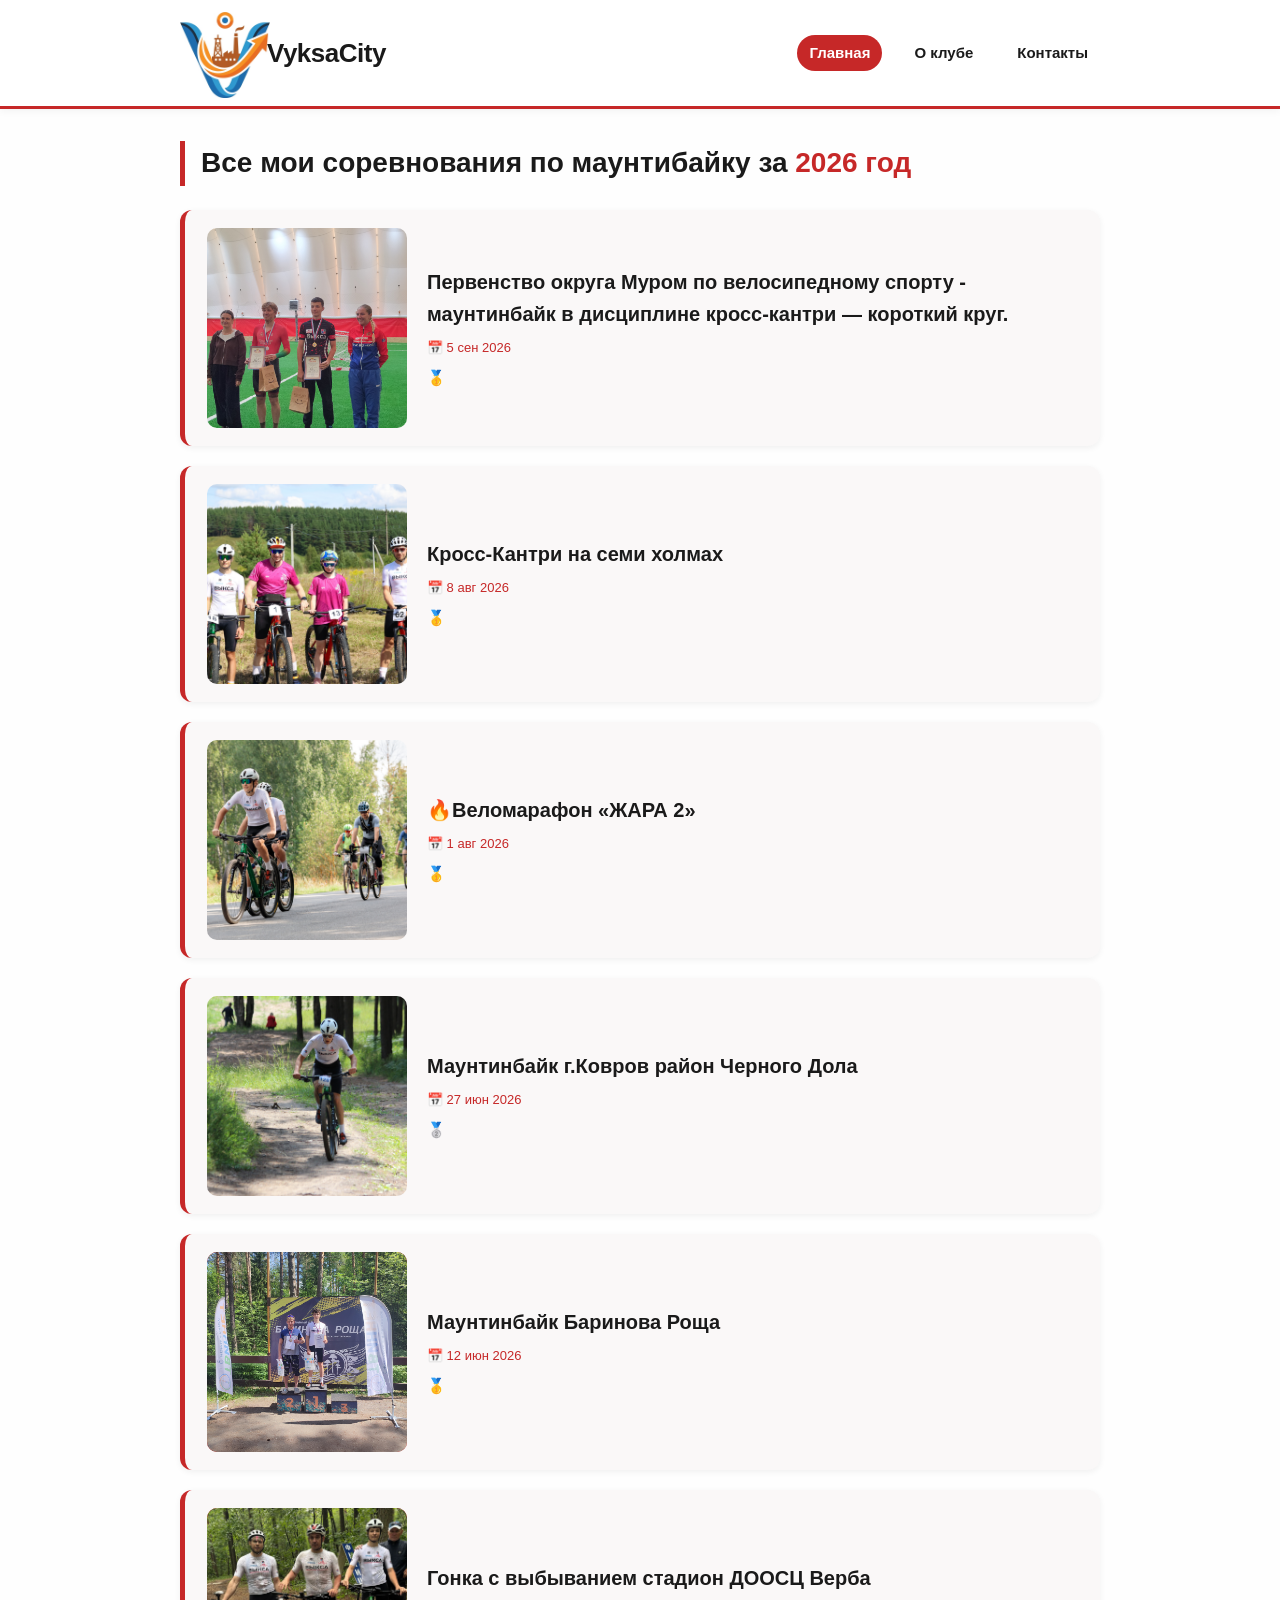
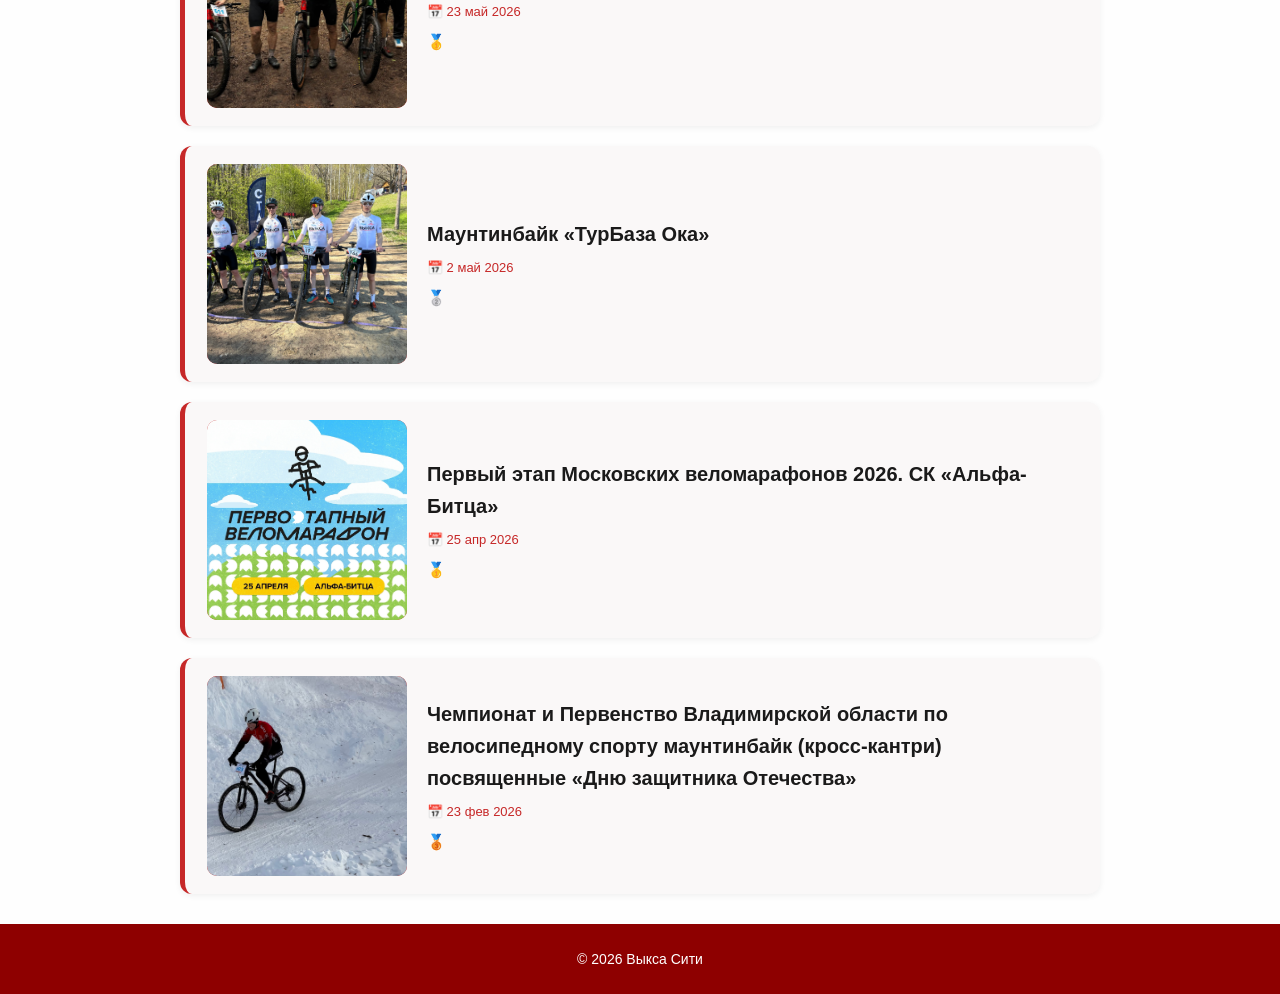
==== index.html @ 5c7ac1b8 "Update index.html" ====
<!DOCTYPE html>
<html lang="ru">
<head>
    <meta charset="UTF-8" />
    <meta name="viewport" content="width=device-width, initial-scale=1.0" />
    <title>VyksaCity</title>
<link rel="icon" type="image/png" href="favicon.png" />
    <link rel="stylesheet" href="style.css" />
</head>
<body>

    <!-- ====== ШАПКА С МЕНЮ ====== -->
    <header>
        <div class="container header-flex">
            <div class="logo">
                <h1><img src="images/logo.png" alt="VyksaCity" class="logo-img" />VyksaCity</h1>
                <span class="slogan"> </span>
            </div>
            <nav>
                <a href="index.html" class="active">Главная</a>
                <a href="#about" onclick="alert('Сайт был создан осенью 2026 года.')">О клубе</a>
                <a href="#contacts" onclick="alert('Эл. почта vyksacity52@mail.ru')">Контакты</a>
            </nav>
        </div>
    </header>

    <!-- ====== ГЛАВНЫЙ БЛОК ====== -->
    <main>
        <div class="container">
            <h2 class="page-title">Все мои соревнования по маунтибайку за <span class="year-badge">2026 год</span></h2>

            <!-- Список постов — будет заполнен из JavaScript -->
            <div id="posts-list"></div>
        </div>
    </main>

    <!-- ====== ПОДВАЛ ====== -->
    <footer>
        <div class="container">
            <p>© 2026 Выкса Сити</p>
        </div>
    </footer>

    <!-- ====== ПОДКЛЮЧАЕМ JS ====== -->
    <script src="script.js"></script>
</body>
</html>
---- style.css ----
/* ===== ОБЩИЕ НАСТРОЙКИ ===== */
* {
    margin: 0;
    padding: 0;
    box-sizing: border-box;
}

body {
    font-family: 'Segoe UI', Tahoma, Geneva, Verdana, sans-serif;
    background:  #fefefe;
    color:  #1a1a1a;
    line-height: 1.6;
}

.container {
    max-width: 960px;
    margin: 0 auto;
    padding: 0 20px;
}

/* ===== ШАПКА ===== */
header {
    background: #ffffff;
    border-bottom: 3px solid  #c62828;
    padding: 0px 0;
    box-shadow: 0 2px 8px rgba(0,0,0,0.05);
    position: sticky;
    top: 0;
    z-index: 100;
}

.header-flex {
    display: flex;
    justify-content: space-between;
    align-items: center;
    flex-wrap: wrap;
    gap: 12px;
}

.logo h1 {
    font-size: 26px;
    color: #1a1a1a;
    letter-spacing: -0.5px;
}

.slogan {
    font-size: 14px;
    color: #1a1a1a;
    display: block;
    margin-top: -4px;
}

/* ===== МЕНЮ ===== */
nav {
    display: flex;
    gap: 20px;
    flex-wrap: wrap;
}

nav a {
    text-decoration: none;
    color: #1a1a1a;
    font-weight: 600;
    padding: 6px 12px;
    border-radius: 20px;
    transition: 0.3s;
    font-size: 15px;
}

nav a:hover {
    background: #c62828;
    color: #fff;
}

nav a.active {
    background: #c62828;
    color: #fff;
}

/* ===== ГЛАВНАЯ СТРАНИЦА ===== */
.page-title {
    font-size: 28px;
    margin: 32px 0 24px;
    color: #1a1a1a;
    border-left: 5px solid #c62828;
    padding-left: 16px;
}

/* ----- КАРТОЧКИ ПОСТОВ (компактный список) ----- */
#posts-list {
    display: flex;
    flex-direction: column;
    gap: 20px;
}

.post-card {
    background: #faf8f8;
    border-radius: 12px;
    padding: 18px 22px;
    box-shadow: 0 2px 6px rgba(0,0,0,0.06);
    border-left: 5px solid #c62828;
    display: flex;
    align-items: center;
    gap: 20px;
    transition: 0.25s;
    cursor: pointer;
}

.post-card:hover {
    transform: translateX(6px);
    box-shadow: 0 4px 14px rgba(46, 125, 50, 0.15);
}

.post-card .preview-img {
    width: 200px;
    height: 200px;
    object-fit: cover;
    border-radius: 10px;
    flex-shrink: 0;
    background: #c62828; 

}

.post-card .info {
    flex: 1;
}

.post-card .info h3 {
    font-size: 20px;
    color: #1a1a1a;
    margin-bottom: 4px;
}

.post-card .info .date {
    font-size: 13px;
    color: #c62828;
    font-weight: 500;
}

.post-card .info .preview-text {
    margin-top: 6px;
    color: #c62828;
    font-size: 15px;
}

/* ===== СТРАНИЦА ОТДЕЛЬНОГО ПОСТА ===== */
#post-content {
    background: #fff;
    border-radius: 16px;
    padding: 32px 36px;
    margin: 30px 0 50px;
    box-shadow: 0 2px 10px rgba(0,0,0,0.06);
}

#post-content h1 {
    font-size: 30px;
    color: #1a1a1a;
    border-bottom: 2px solid  #c62828;
    padding-bottom: 12px;
    margin-bottom: 8px;
}

#post-content .meta-date {
    color: #1a1a1a;
    font-weight: 500;
    font-size: 15px;
    margin-bottom: 20px;
    display: block;
}

#post-content .full-text {
    font-size: 17px;
    margin: 20px 0 30px;
    white-space: pre-wrap;
    background: #faf8f8;
    padding: 18px 22px;
    border-radius: 12px;
    border-left: 4px solid #c62828;
}

/* ----- ГАЛЕРЕЯ ФОТО ----- */
.gallery {
    display: grid;
    grid-template-columns: repeat(auto-fit, minmax(200px, 1fr));
    gap: 16px;
    margin-top: 10px;
}

.gallery img {
    width: 100%;
    aspect-ratio: 1 / 1;
    object-fit: cover;
    border-radius: 12px;
    cursor: pointer;
    transition: 0.25s;
    border: 2px solid #c62828;
}

.gallery img:hover {
    transform: scale(1.02);
    border-color: #c62828;
    box-shadow: 0 4px 16px rgba(46,125,50,0.25);
}

/* ===== ЛАЙТБОКС (увеличенное фото) ===== */
.lightbox {
    display: none;
    position: fixed;
    top: 0;
    left: 0;
    width: 100%;
    height: 100%;
    background: rgba(0,0,0,0.85);
    align-items: center;
    justify-content: center;
    z-index: 999;
}

.lightbox img {
    max-width: 92%;
    max-height: 90%;
    border-radius: 12px;
    box-shadow: 0 8px 40px rgba(0,0,0,0.5);
}

.lightbox.show {
    display: flex;
}

.lightbox .close-btn {
    position: absolute;
    top: 24px;
    right: 34px;
    font-size: 44px;
    color: #fff;
    cursor: pointer;
    font-weight: 300;
    transition: 0.2s;
    background: none;
    border: none;
    line-height: 1;
}

.lightbox .close-btn:hover {
    transform: scale(1.15);
    color: #c62828;
}

/* ===== ПОДВАЛ ===== */
footer {
    background:#8e0000;
    color:  #ffffff;
    padding: 24px 0;
    text-align: center;
    font-size: 14px;
    margin-top: 30px;
}

/* ===== АДАПТИВНОСТЬ ===== */
@media (max-width: 700px) {
    .header-flex {
        flex-direction: column;
        align-items: stretch;
        gap: 10px;
    }

    nav {
        justify-content: center;
    }

    .post-card {
        flex-direction: column;
        align-items: flex-start;
        padding: 16px;
    }

    .post-card .preview-img {
        width: 100%;
        height: 180px;
    }

    #post-content {
        padding: 20px 16px;
    }

    .gallery {
        grid-template-columns: repeat(2, 1fr);
    }

    .logo h1 {
        font-size: 22px;
    }
}

@media (max-width: 440px) {
    .gallery {
        grid-template-columns: 1fr;
    }
}
/* ===== ВИДЕО ===== */
.video-list {
    display: flex;
    flex-direction: column;
    gap: 20px;
    margin-top: 10px;
}

.post-video {
    width: 100%;
    max-height: 500px;
    border-radius: 12px;
    background: #000;
    box-shadow: 0 4px 12px rgba(0,0,0,0.15);
    outline: none;
}

@media (max-width: 700px) {
    .post-video {
        max-height: 300px;
    }
}

/* ===== КРАСНАЯ ПЛАШКА ДЛЯ ГОДА ===== */
.year-badge {
        color: #c62828;              /* белый текст */
  font-weight: 800;            /* жирный */
    
}

/* ===== ЛОГОТИП ===== */
.logo-img {
    width: 90px;              /* ширина картинки */
    height: 110px;             /* высота картинки */
    object-fit: contain;      /* не растягивать */
    vertical-align: middle;   /* выровнять по центру строки */
    margin-right: -3px;        /* отступ от текста */
    border-radius: 8px;       /* закруглённые углы (по желанию) */
}
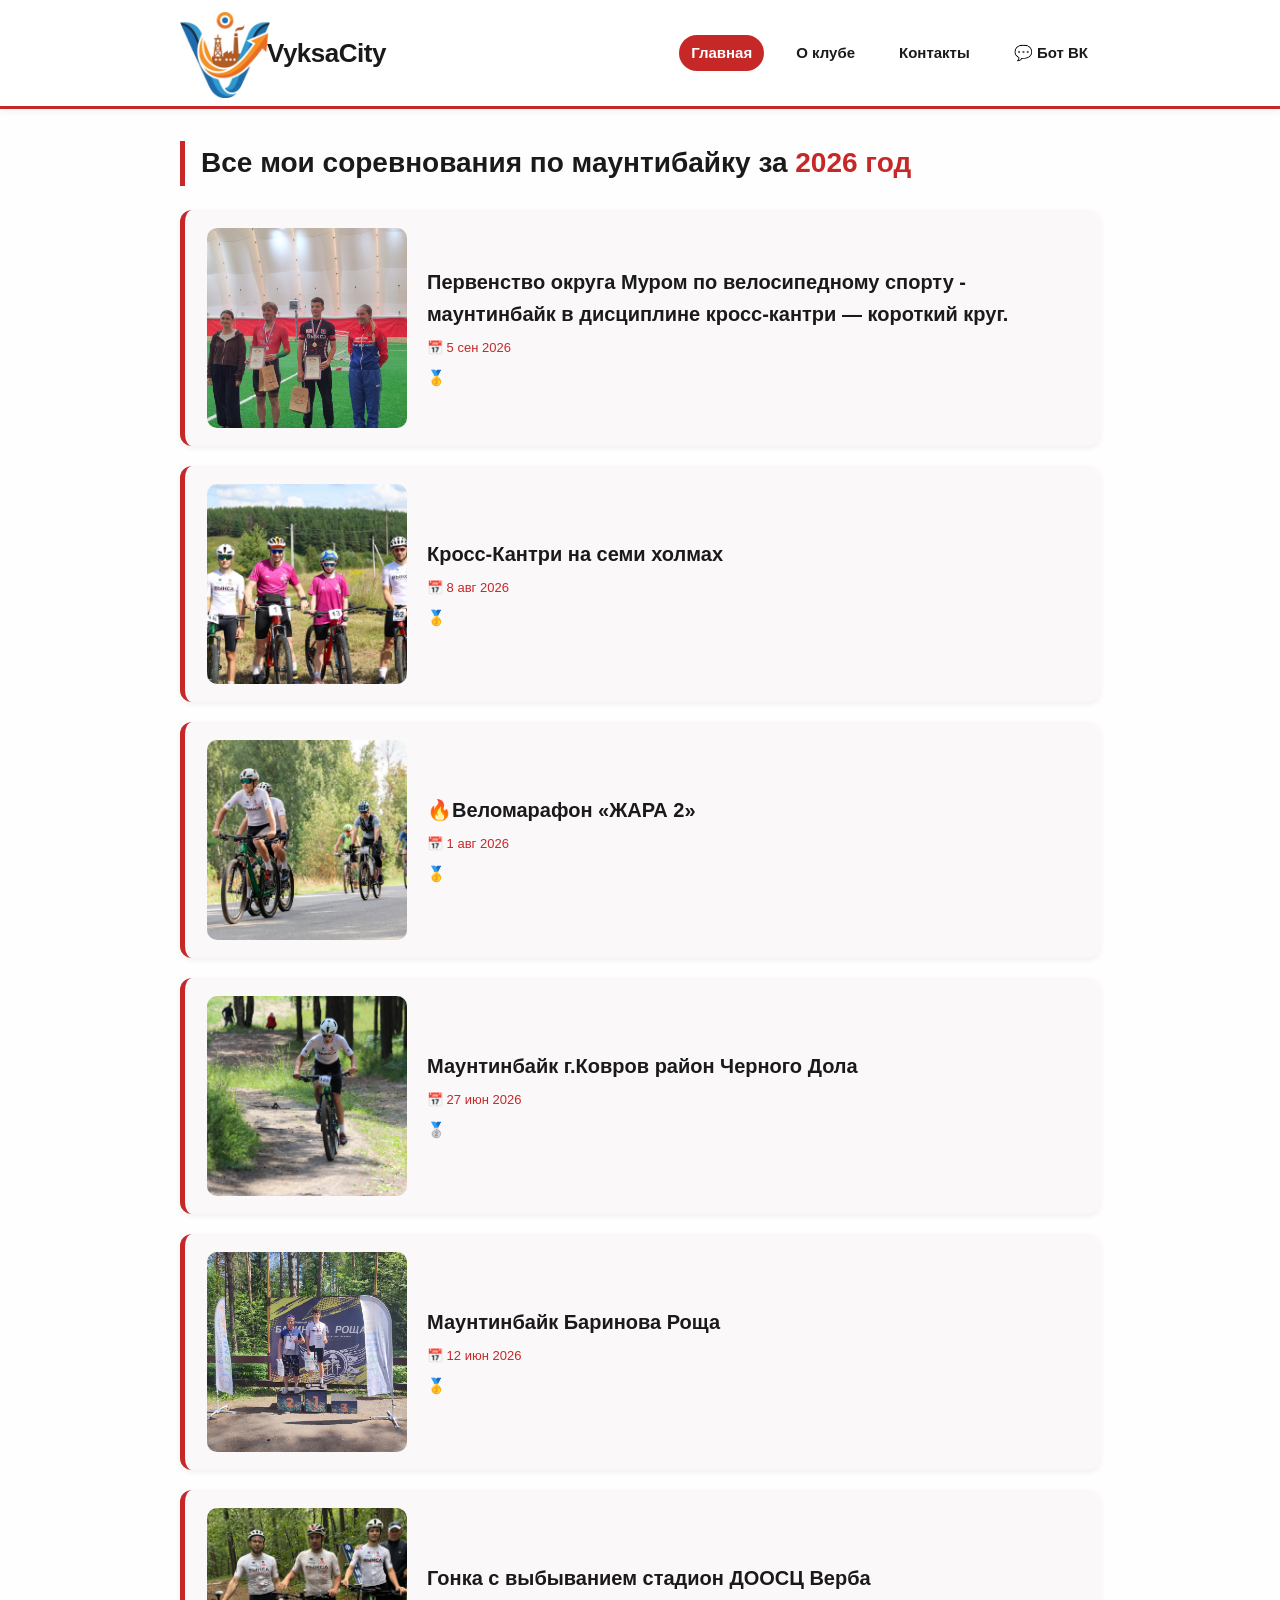
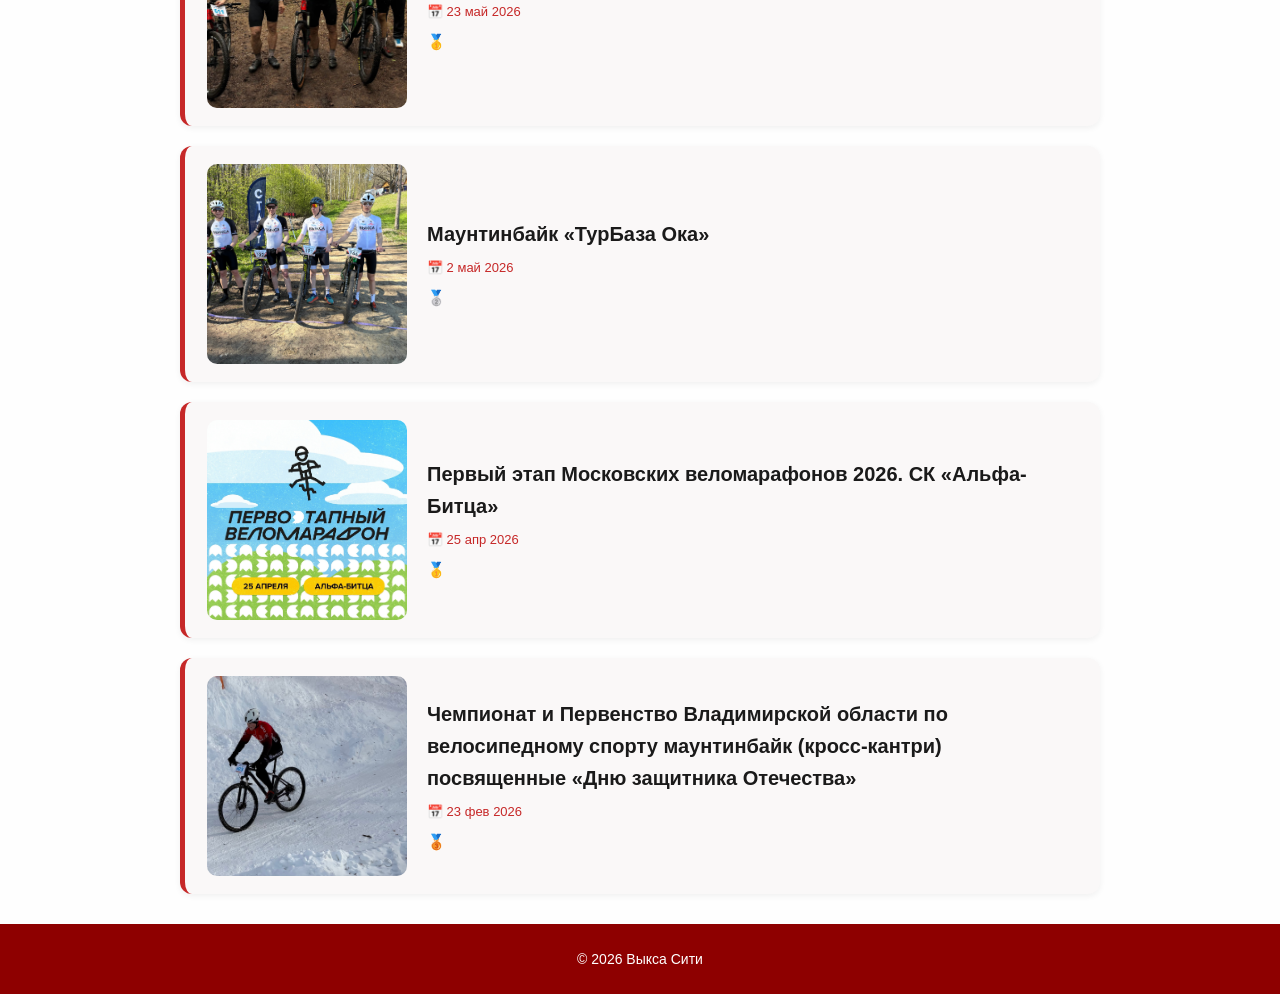
==== commit 8fe02d1a: "Update index.html" ====
--- a/index.html
+++ b/index.html
@@ -19,7 +19,8 @@
             <nav>
                 <a href="index.html" class="active">Главная</a>
                 <a href="#about" onclick="alert('Сайт был создан осенью 2026 года.')">О клубе</a>
-                <a href="#contacts" onclick="alert('Эл. почта vyksacity52@mail.ru')">Контакты</a>
+                <a href="#contacts" onclick="alert('Эл. почта vyksacity52@mail.ru')">Контакты</a> 
+                <a href="https://vk.me/ВАШ_БОТ" target="_blank" class="vk-btn">💬 Бот ВК</a>
             </nav>
         </div>
     </header>
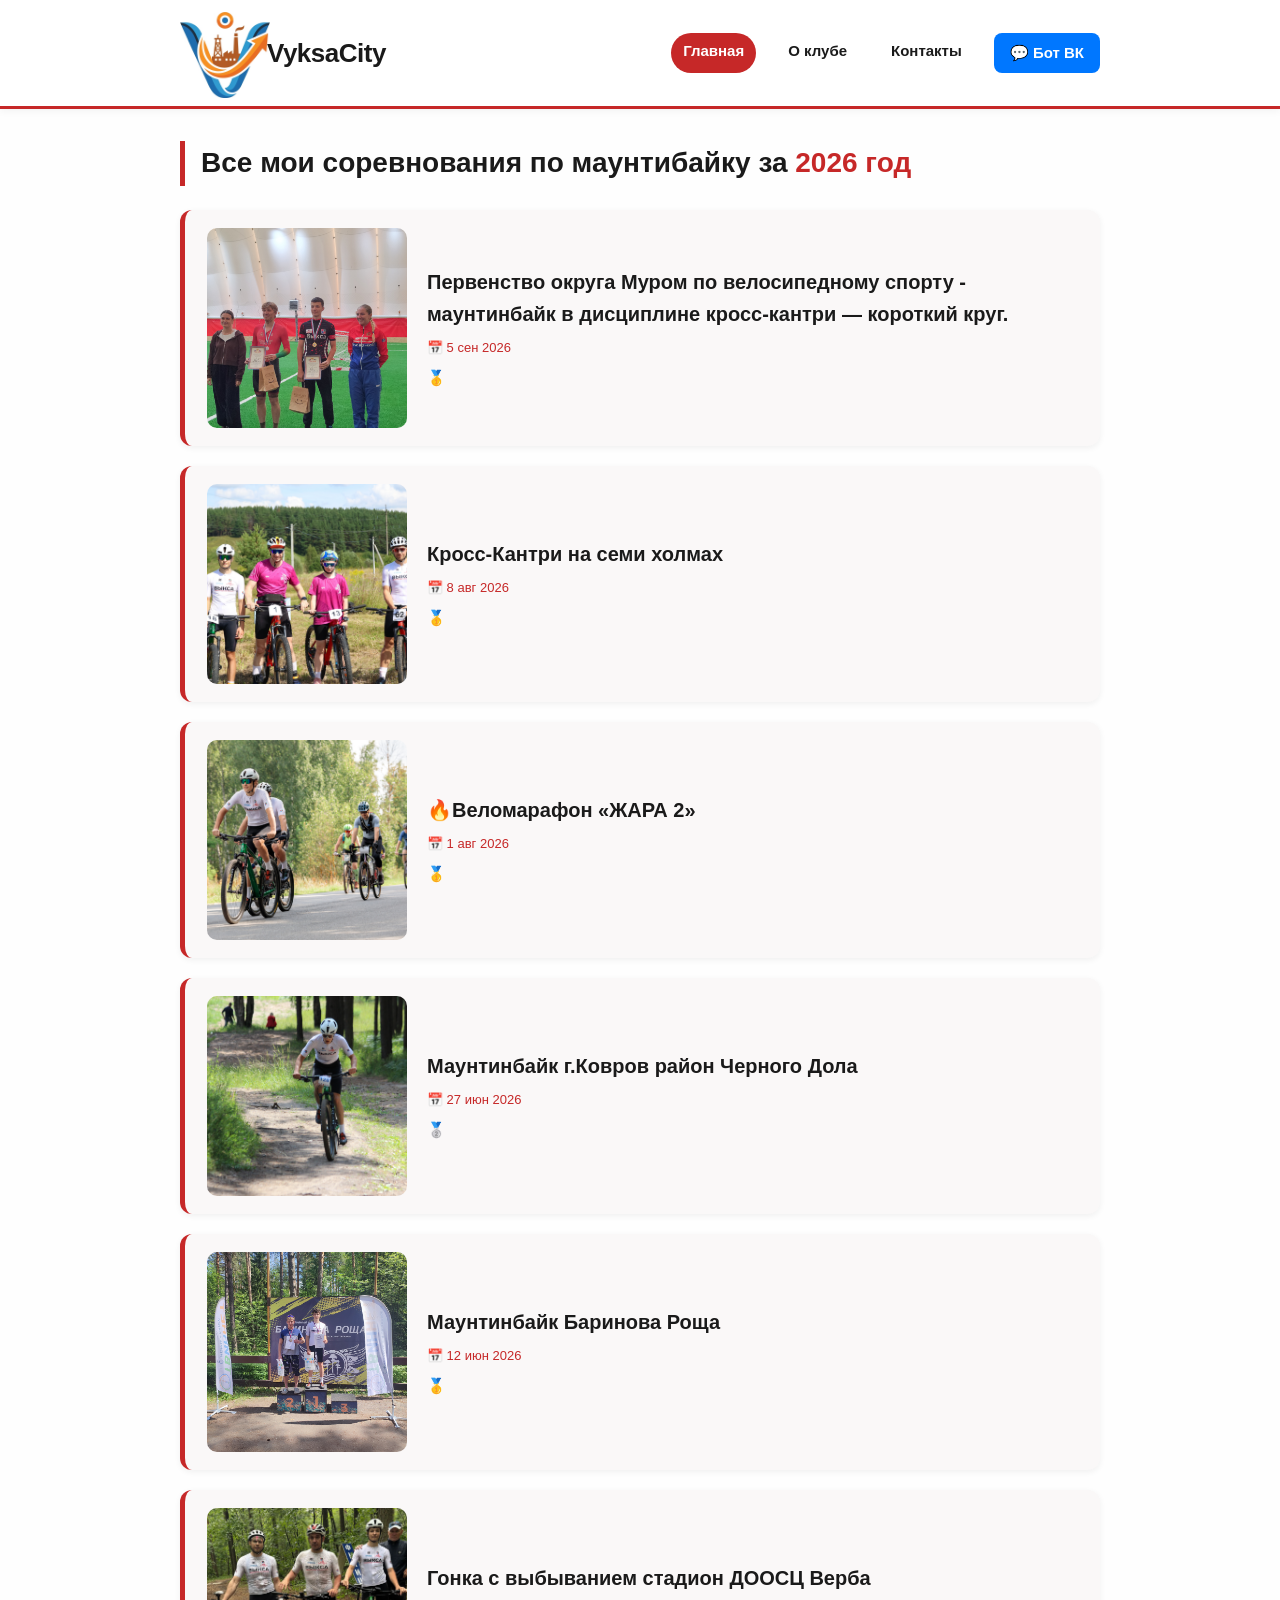
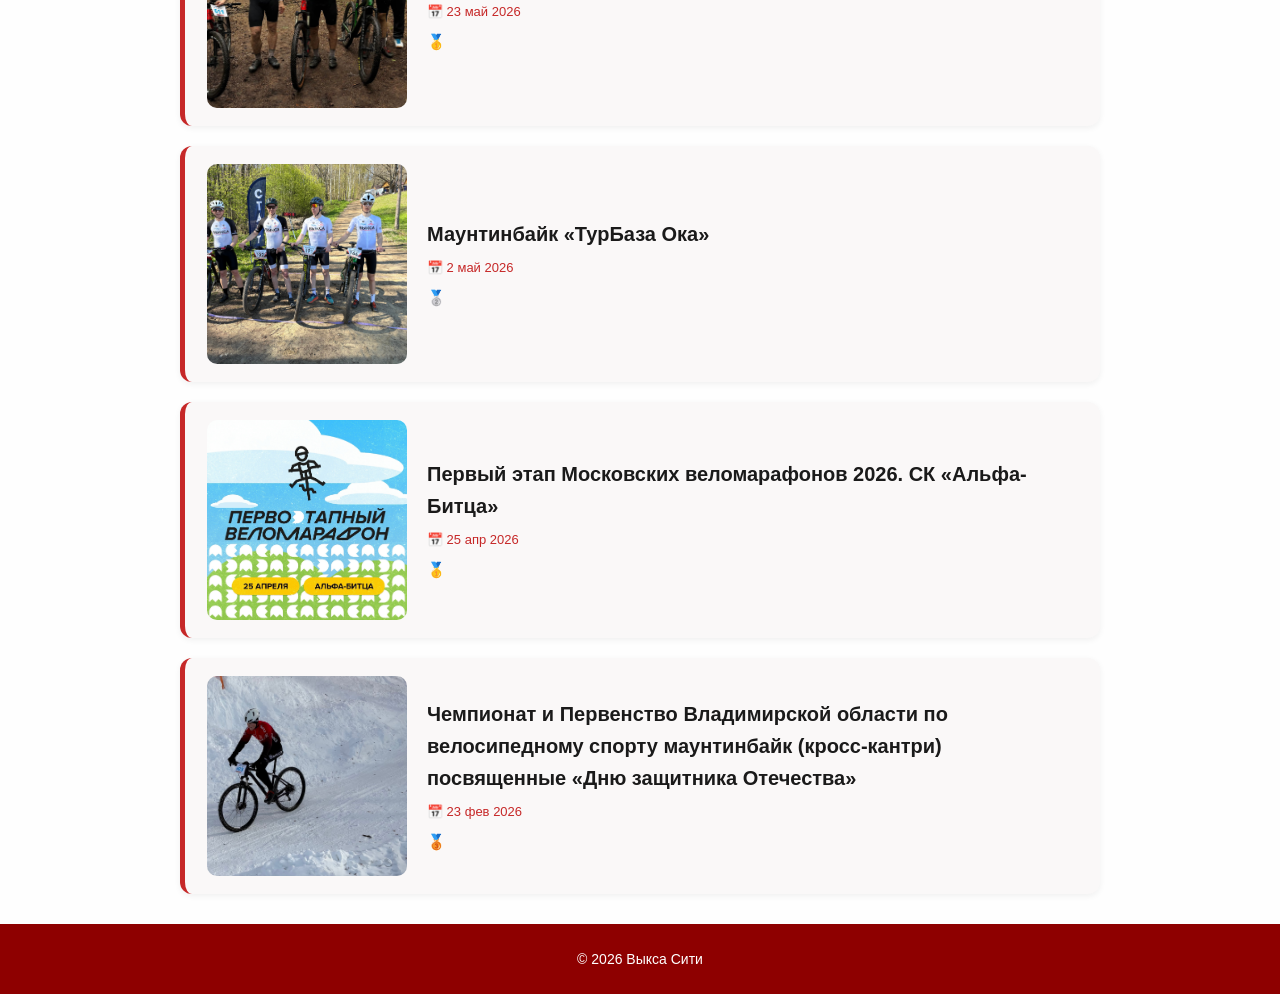
==== commit 9b82040a: "Update index.html" ====
--- a/index.html
+++ b/index.html
@@ -20,7 +20,7 @@
                 <a href="index.html" class="active">Главная</a>
                 <a href="#about" onclick="alert('Сайт был создан осенью 2026 года.')">О клубе</a>
                 <a href="#contacts" onclick="alert('Эл. почта vyksacity52@mail.ru')">Контакты</a> 
-                <a href="https://vk.me/ВАШ_БОТ" target="_blank" class="vk-btn">💬 Бот ВК</a>
+                <a href="https://vk.me/xsand3r52" target="_blank" class="vk-btn">💬 Бот ВК</a>
             </nav>
         </div>
     </header>
--- a/style.css
+++ b/style.css
@@ -335,4 +335,23 @@
     vertical-align: middle;   /* выровнять по центру строки */
     margin-right: -3px;        /* отступ от текста */
     border-radius: 8px;       /* закруглённые углы (по желанию) */
-}+} 
+/* ===== КНОПКА БОТА ВК ===== */
+.vk-btn {
+    display: inline-block;
+    background: #0077FF;          /* фирменный синий ВК */
+    color: #ffffff !important;
+    padding: 8px 16px;
+    border-radius: 8px;
+    text-decoration: none;
+    font-weight: 600;
+    font-size: 15px;
+    transition: 0.3s;
+    border: none;
+}
+
+.vk-btn:hover {
+    background: #0066DD;
+    transform: translateY(-2px);
+    box-shadow: 0 4px 12px rgba(0, 119, 255, 0.3);
+}
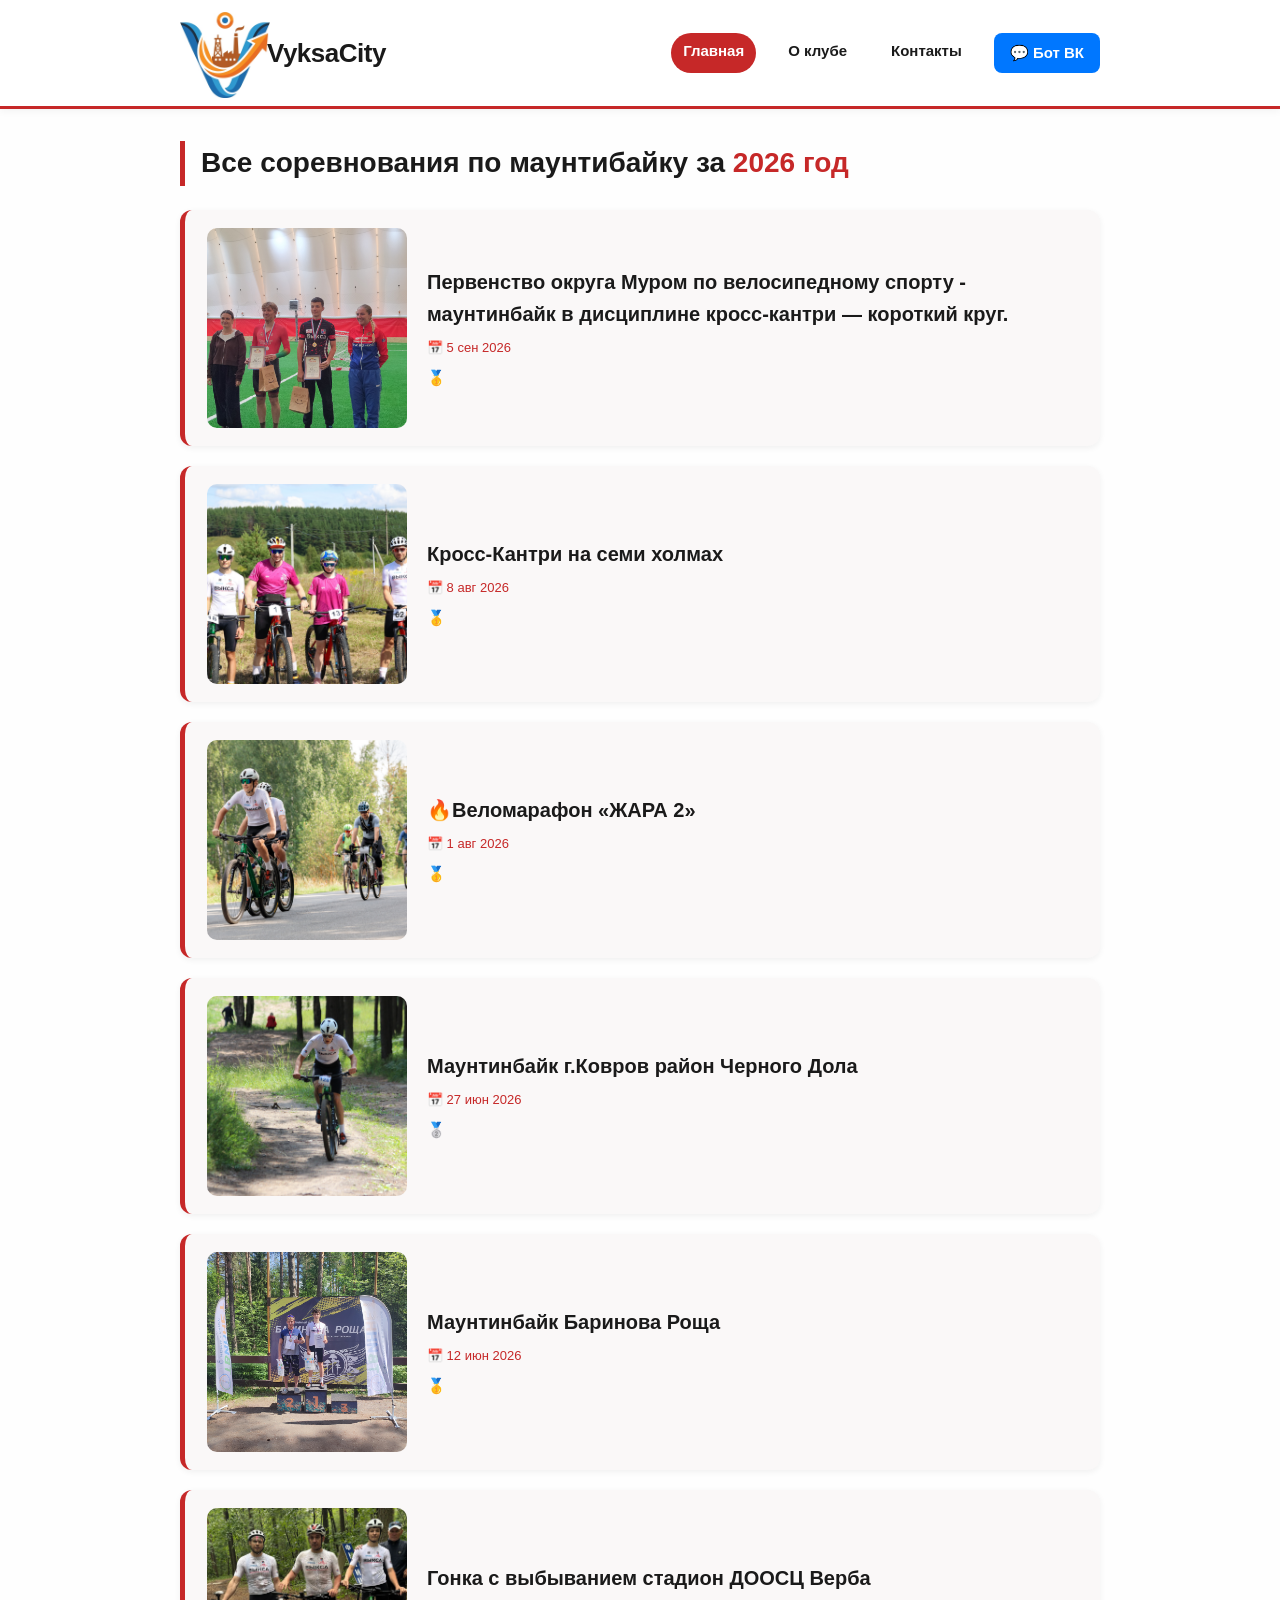
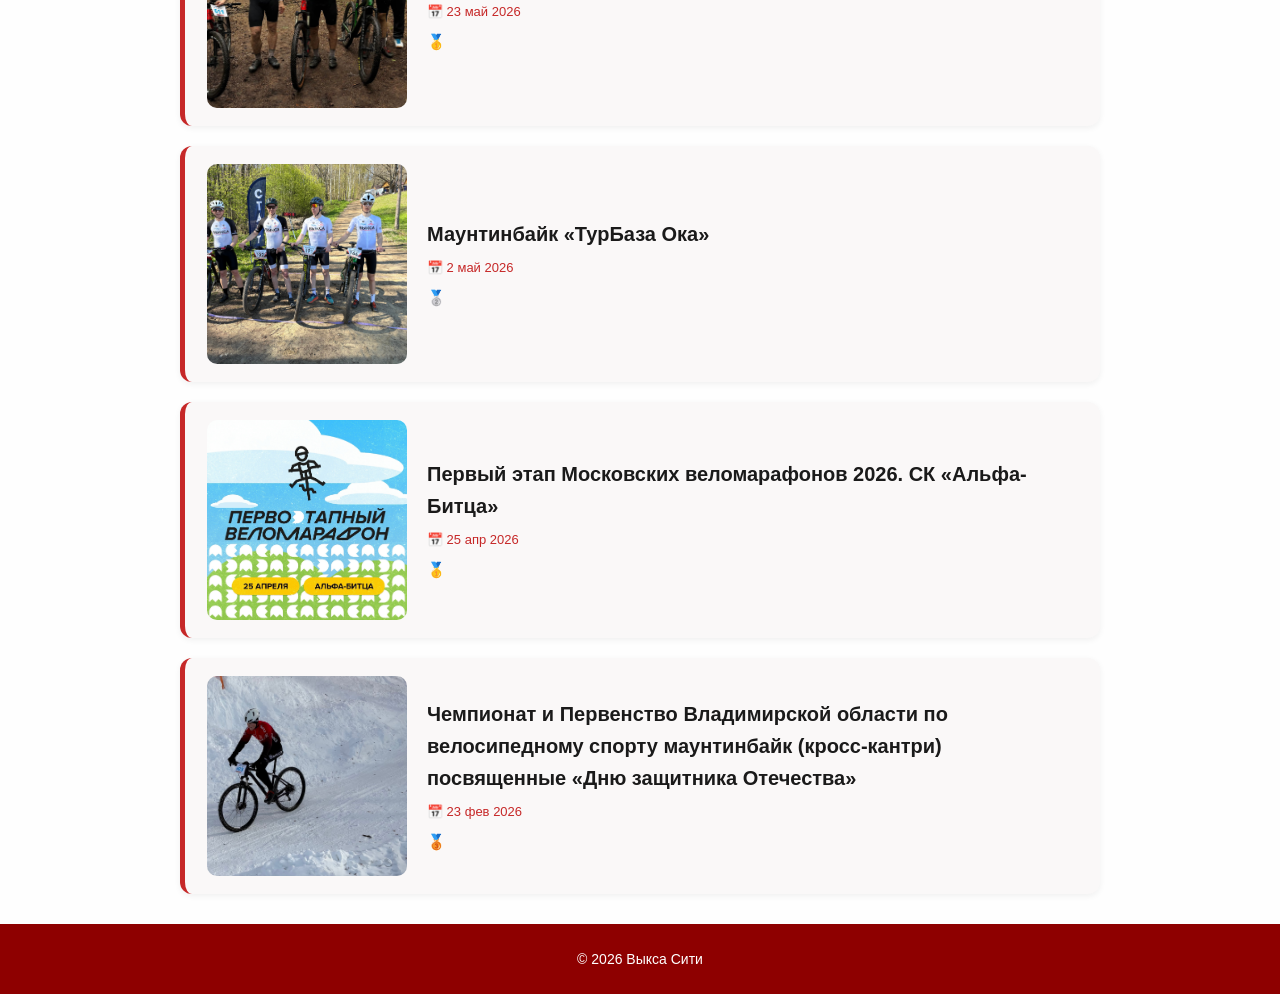
==== commit 8ce5b82c: "Update index.html" ====
--- a/index.html
+++ b/index.html
@@ -28,7 +28,7 @@
     <!-- ====== ГЛАВНЫЙ БЛОК ====== -->
     <main>
         <div class="container">
-            <h2 class="page-title">Все мои соревнования по маунтибайку за <span class="year-badge">2026 год</span></h2>
+            <h2 class="page-title">Все соревнования по маунтибайку за <span class="year-badge">2026 год</span></h2>
 
             <!-- Список постов — будет заполнен из JavaScript -->
             <div id="posts-list"></div>
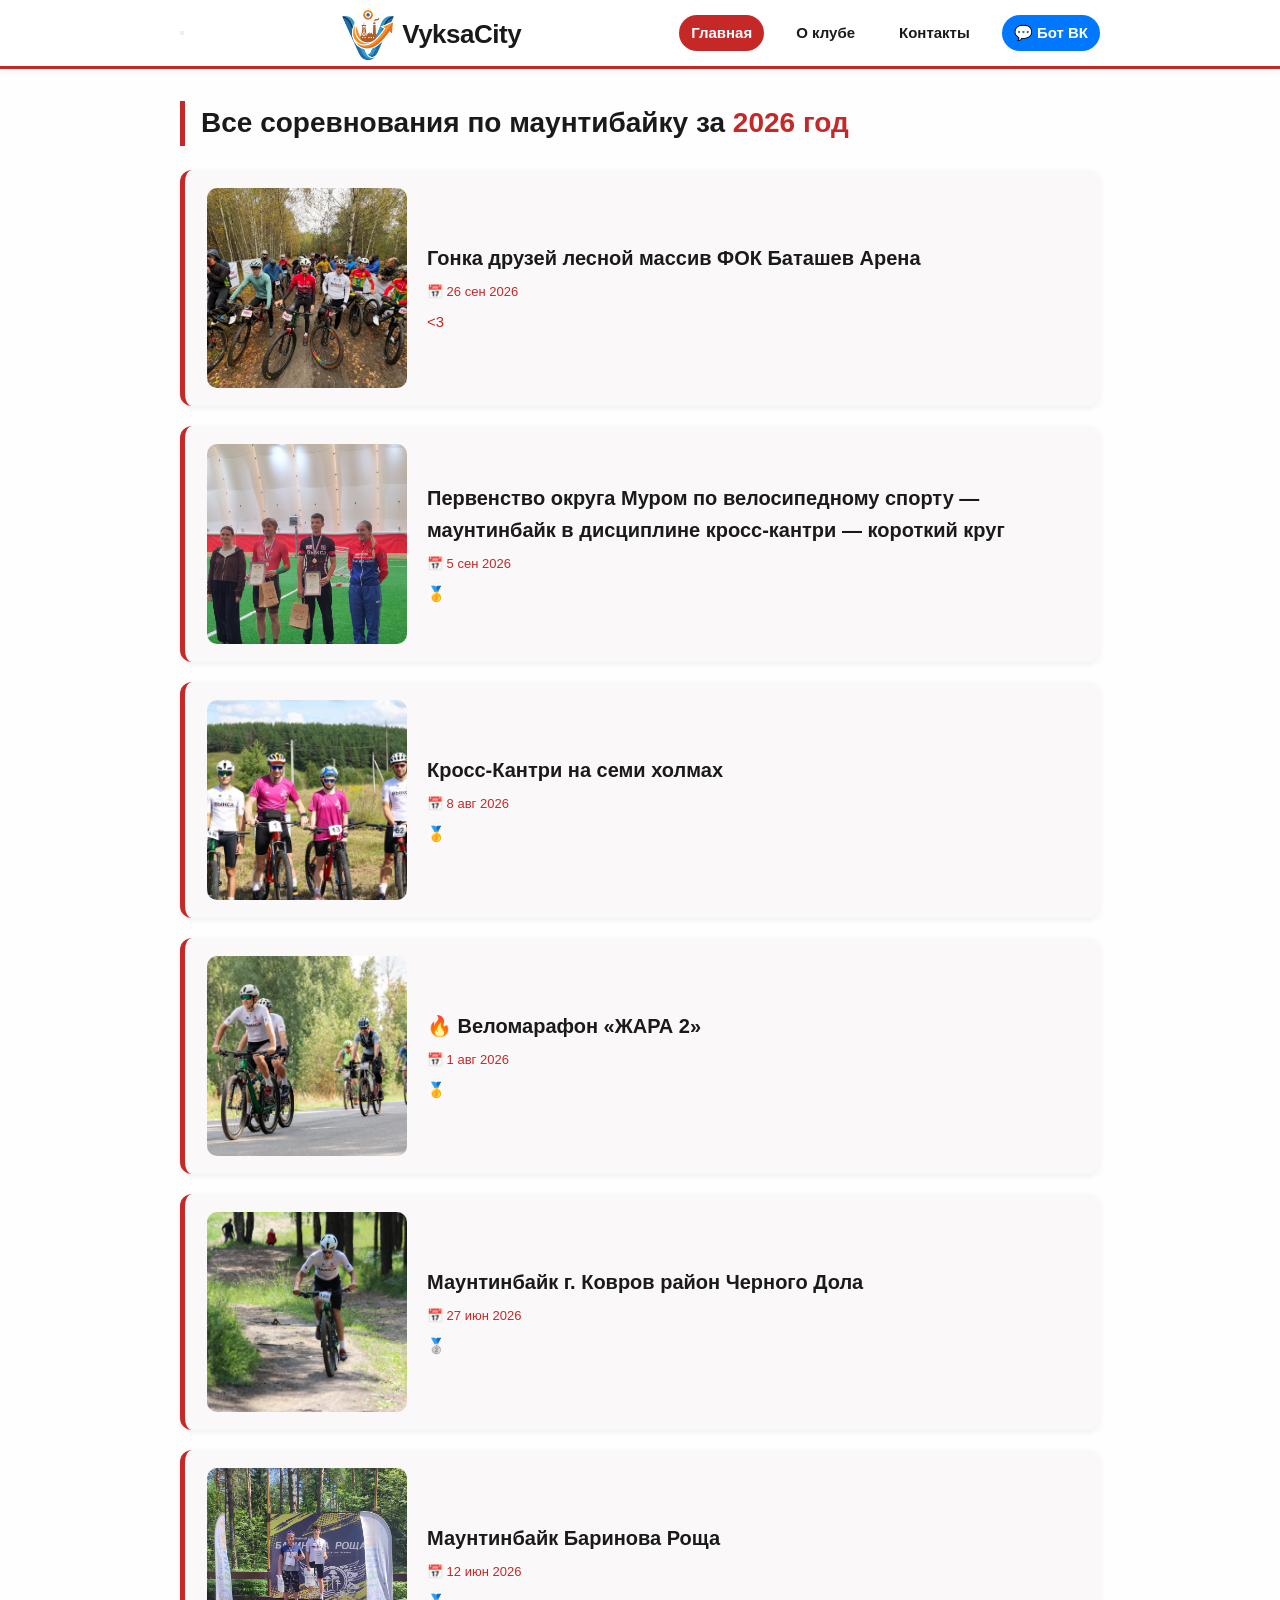
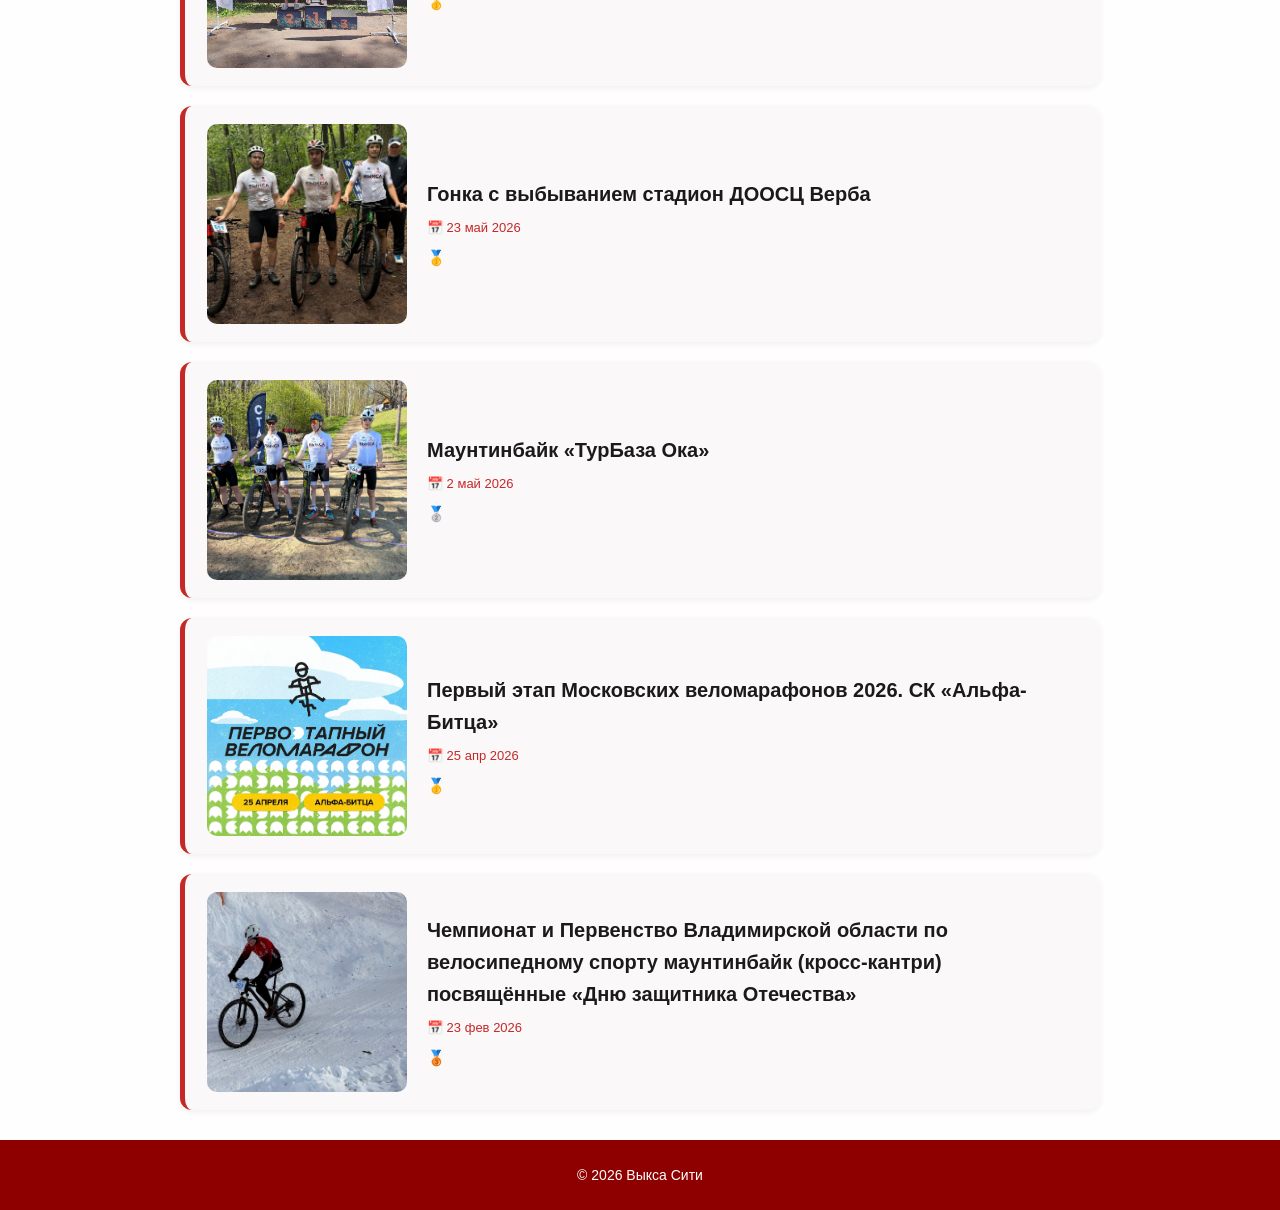
==== commit 1d863bd7: "Update index.html" ====
--- a/index.html
+++ b/index.html
@@ -10,20 +10,29 @@
 <body>
 
     <!-- ====== ШАПКА С МЕНЮ ====== -->
-    <header>
-        <div class="container header-flex">
-            <div class="logo">
-                <h1><img src="images/logo.png" alt="VyksaCity" class="logo-img" />VyksaCity</h1>
-                <span class="slogan"> </span>
-            </div>
-            <nav>
-                <a href="index.html" class="active">Главная</a>
-                <a href="#about" onclick="alert('Сайт был создан осенью 2026 года.')">О клубе</a>
-                <a href="#contacts" onclick="alert('Эл. почта vyksacity52@mail.ru')">Контакты</a> 
-                <a href="https://vk.me/xsand3r52" target="_blank" class="vk-btn">💬 Бот ВК</a>
-            </nav>
+   <header>
+    <div class="container header-flex">
+        
+        <!-- Кнопка-гамбургер -->
+        <button class="menu-toggle" onclick="toggleMenu()" aria-label="Меню">
+            <span></span>
+            <span></span>
+            <span></span>
+        </button>
+        
+        <div class="logo">
+            <h1><img src="images/logo.png" alt="VyksaCity" class="logo-img" />VyksaCity</h1>
+            <span class="slogan"> </span>
         </div>
-    </header>
+        
+        <nav id="main-nav">
+            <a href="index.html" class="active">Главная</a>
+            <a href="#about" onclick="alert('Сайт был создан осенью 2026 года.')">О клубе</a>
+            <a href="#contacts" onclick="alert('Эл. почта vyksacity52@mail.ru')">Контакты</a> 
+            <a href="https://vk.me/xsand3r52" target="_blank" class="vk-btn">💬 Бот ВК</a>
+        </nav>
+    </div>
+</header>
 
     <!-- ====== ГЛАВНЫЙ БЛОК ====== -->
     <main>
--- a/style.css
+++ b/style.css
@@ -7,8 +7,8 @@
 
 body {
     font-family: 'Segoe UI', Tahoma, Geneva, Verdana, sans-serif;
-    background:  #fefefe;
-    color:  #1a1a1a;
+    background: #fefefe;
+    color: #1a1a1a;
     line-height: 1.6;
 }
 
@@ -18,15 +18,17 @@
     padding: 0 20px;
 }
 
-/* ===== ШАПКА ===== */
+/* ===== ШАПКА (прилипает к верху) ===== */
 header {
     background: #ffffff;
-    border-bottom: 3px solid  #c62828;
-    padding: 0px 0;
+    border-bottom: 3px solid #c62828;
     box-shadow: 0 2px 8px rgba(0,0,0,0.05);
-    position: sticky;
-    top: 0;
-    z-index: 100;
+    position: -webkit-sticky;   /* для Safari */
+    position: sticky;           /* прилипает */
+    top: 0;                     /* к самому верху */
+    z-index: 1000;              /* поверх всех элементов */
+    width: 100%;
+    /* БЕЗ display: flex — он ломает sticky */
 }
 
 .header-flex {
@@ -35,12 +37,15 @@
     align-items: center;
     flex-wrap: wrap;
     gap: 12px;
+    padding: 10px 20px;
 }
 
 .logo h1 {
     font-size: 26px;
     color: #1a1a1a;
     letter-spacing: -0.5px;
+    display: flex;
+    align-items: center;
 }
 
 .slogan {
@@ -55,6 +60,7 @@
     display: flex;
     gap: 20px;
     flex-wrap: wrap;
+    align-items: center;
 }
 
 nav a {
@@ -86,7 +92,7 @@
     padding-left: 16px;
 }
 
-/* ----- КАРТОЧКИ ПОСТОВ (компактный список) ----- */
+/* ----- КАРТОЧКИ ПОСТОВ ----- */
 #posts-list {
     display: flex;
     flex-direction: column;
@@ -108,7 +114,7 @@
 
 .post-card:hover {
     transform: translateX(6px);
-    box-shadow: 0 4px 14px rgba(46, 125, 50, 0.15);
+    box-shadow: 0 4px 14px rgba(198, 40, 40, 0.15);
 }
 
 .post-card .preview-img {
@@ -117,8 +123,7 @@
     object-fit: cover;
     border-radius: 10px;
     flex-shrink: 0;
-    background: #c62828; 
-
+    background: #e8dcdc;
 }
 
 .post-card .info {
@@ -155,7 +160,7 @@
 #post-content h1 {
     font-size: 30px;
     color: #1a1a1a;
-    border-bottom: 2px solid  #c62828;
+    border-bottom: 2px solid #c62828;
     padding-bottom: 12px;
     margin-bottom: 8px;
 }
@@ -173,6 +178,7 @@
     margin: 20px 0 30px;
     white-space: pre-wrap;
     background: #faf8f8;
+    color: #1a1a1a;
     padding: 18px 22px;
     border-radius: 12px;
     border-left: 4px solid #c62828;
@@ -193,16 +199,16 @@
     border-radius: 12px;
     cursor: pointer;
     transition: 0.25s;
-    border: 2px solid #c62828;
+    border: 2px solid #efe6e6;
 }
 
 .gallery img:hover {
     transform: scale(1.02);
     border-color: #c62828;
-    box-shadow: 0 4px 16px rgba(46,125,50,0.25);
-}
-
-/* ===== ЛАЙТБОКС (увеличенное фото) ===== */
+    box-shadow: 0 4px 16px rgba(198, 40, 40, 0.25);
+}
+
+/* ===== ЛАЙТБОКС ===== */
 .lightbox {
     display: none;
     position: fixed;
@@ -213,7 +219,7 @@
     background: rgba(0,0,0,0.85);
     align-items: center;
     justify-content: center;
-    z-index: 999;
+    z-index: 9999;
 }
 
 .lightbox img {
@@ -248,8 +254,8 @@
 
 /* ===== ПОДВАЛ ===== */
 footer {
-    background:#8e0000;
-    color:  #ffffff;
+    background: #8e0000;
+    color: #ffffff;
     padding: 24px 0;
     text-align: center;
     font-size: 14px;
@@ -297,6 +303,7 @@
         grid-template-columns: 1fr;
     }
 }
+
 /* ===== ВИДЕО ===== */
 .video-list {
     display: flex;
@@ -322,27 +329,27 @@
 
 /* ===== КРАСНАЯ ПЛАШКА ДЛЯ ГОДА ===== */
 .year-badge {
-        color: #c62828;              /* белый текст */
-  font-weight: 800;            /* жирный */
-    
+    color: #c62828;
+    font-weight: 800;
 }
 
 /* ===== ЛОГОТИП ===== */
 .logo-img {
-    width: 90px;              /* ширина картинки */
-    height: 110px;             /* высота картинки */
-    object-fit: contain;      /* не растягивать */
-    vertical-align: middle;   /* выровнять по центру строки */
-    margin-right: -3px;        /* отступ от текста */
-    border-radius: 8px;       /* закруглённые углы (по желанию) */
-} 
+    height: 50px;
+    width: auto;
+    object-fit: contain;
+    vertical-align: middle;
+    margin-right: 8px;
+    border-radius: 8px;
+}
+
 /* ===== КНОПКА БОТА ВК ===== */
 .vk-btn {
     display: inline-block;
-    background: #0077FF;          /* фирменный синий ВК */
+    background: #0077FF;
     color: #ffffff !important;
-    padding: 8px 16px;
-    border-radius: 8px;
+    padding: 6px 12px;
+    border-radius: 20px;
     text-decoration: none;
     font-weight: 600;
     font-size: 15px;
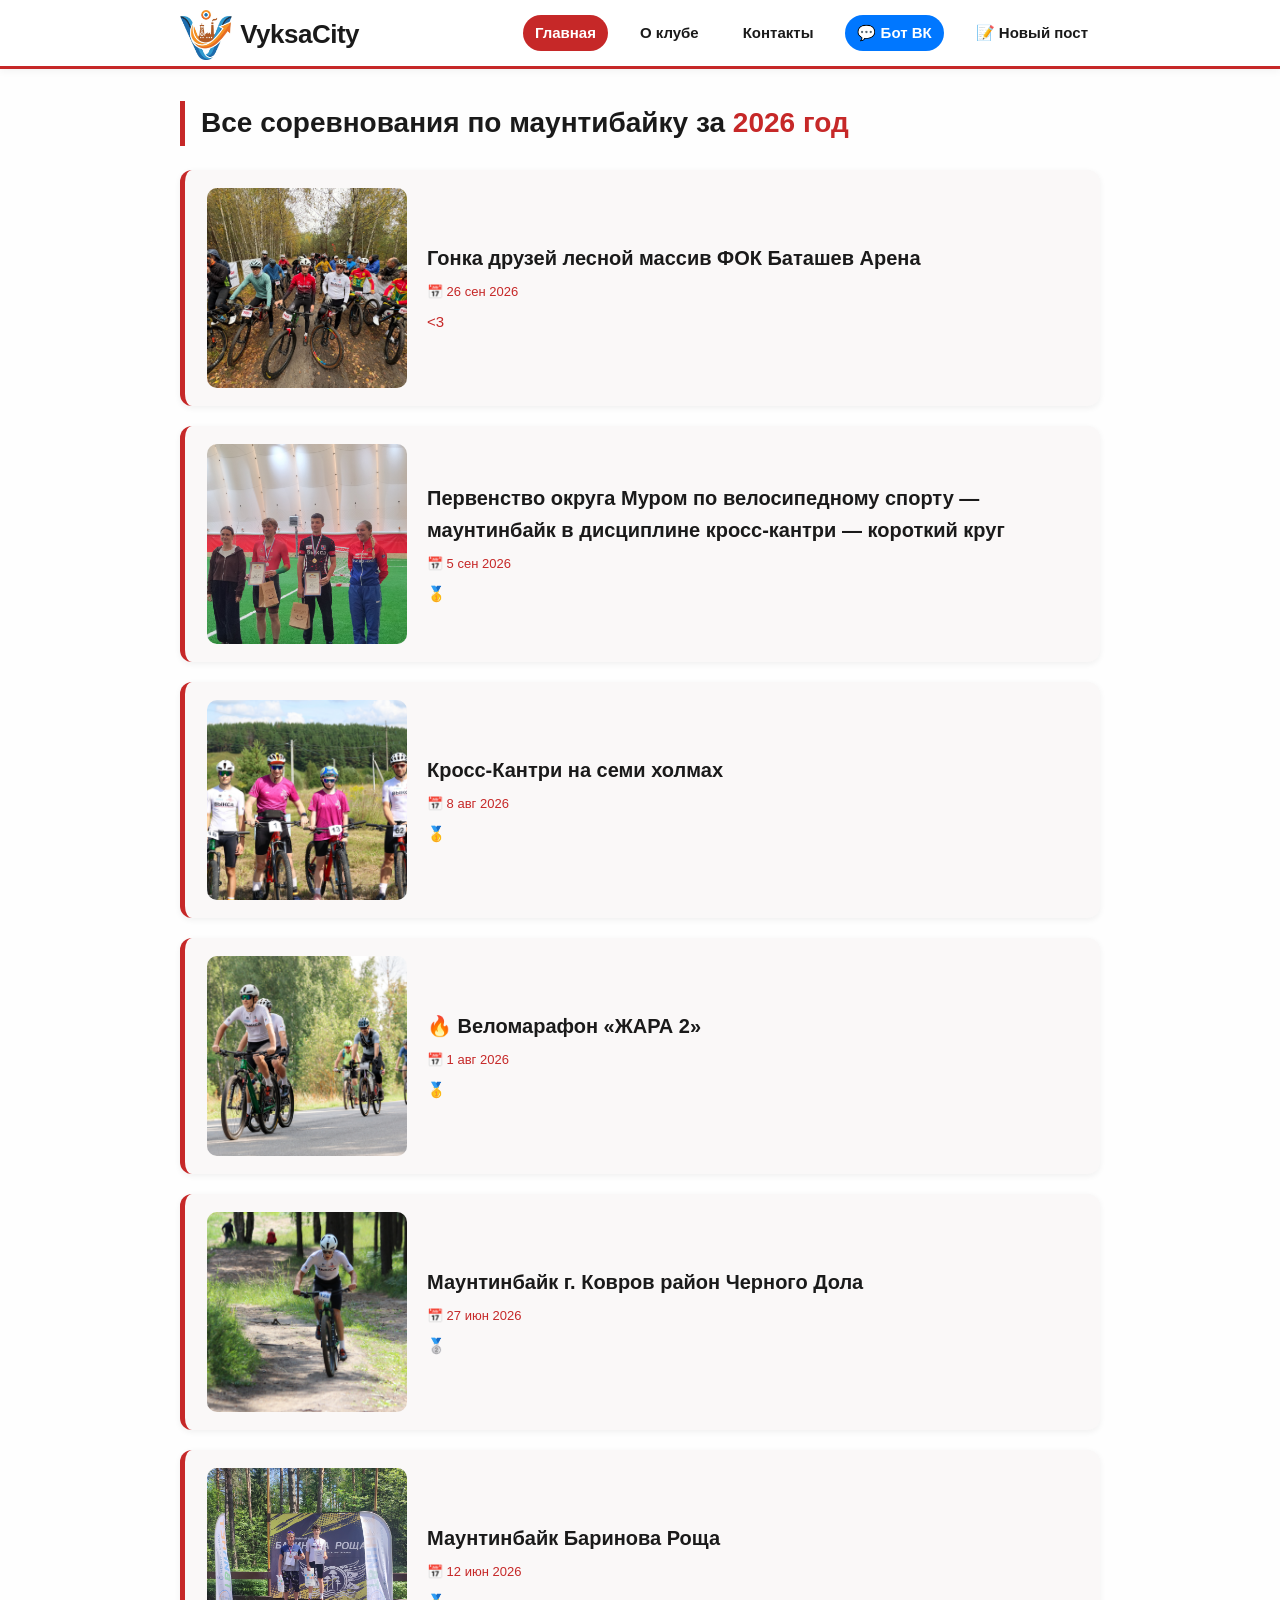
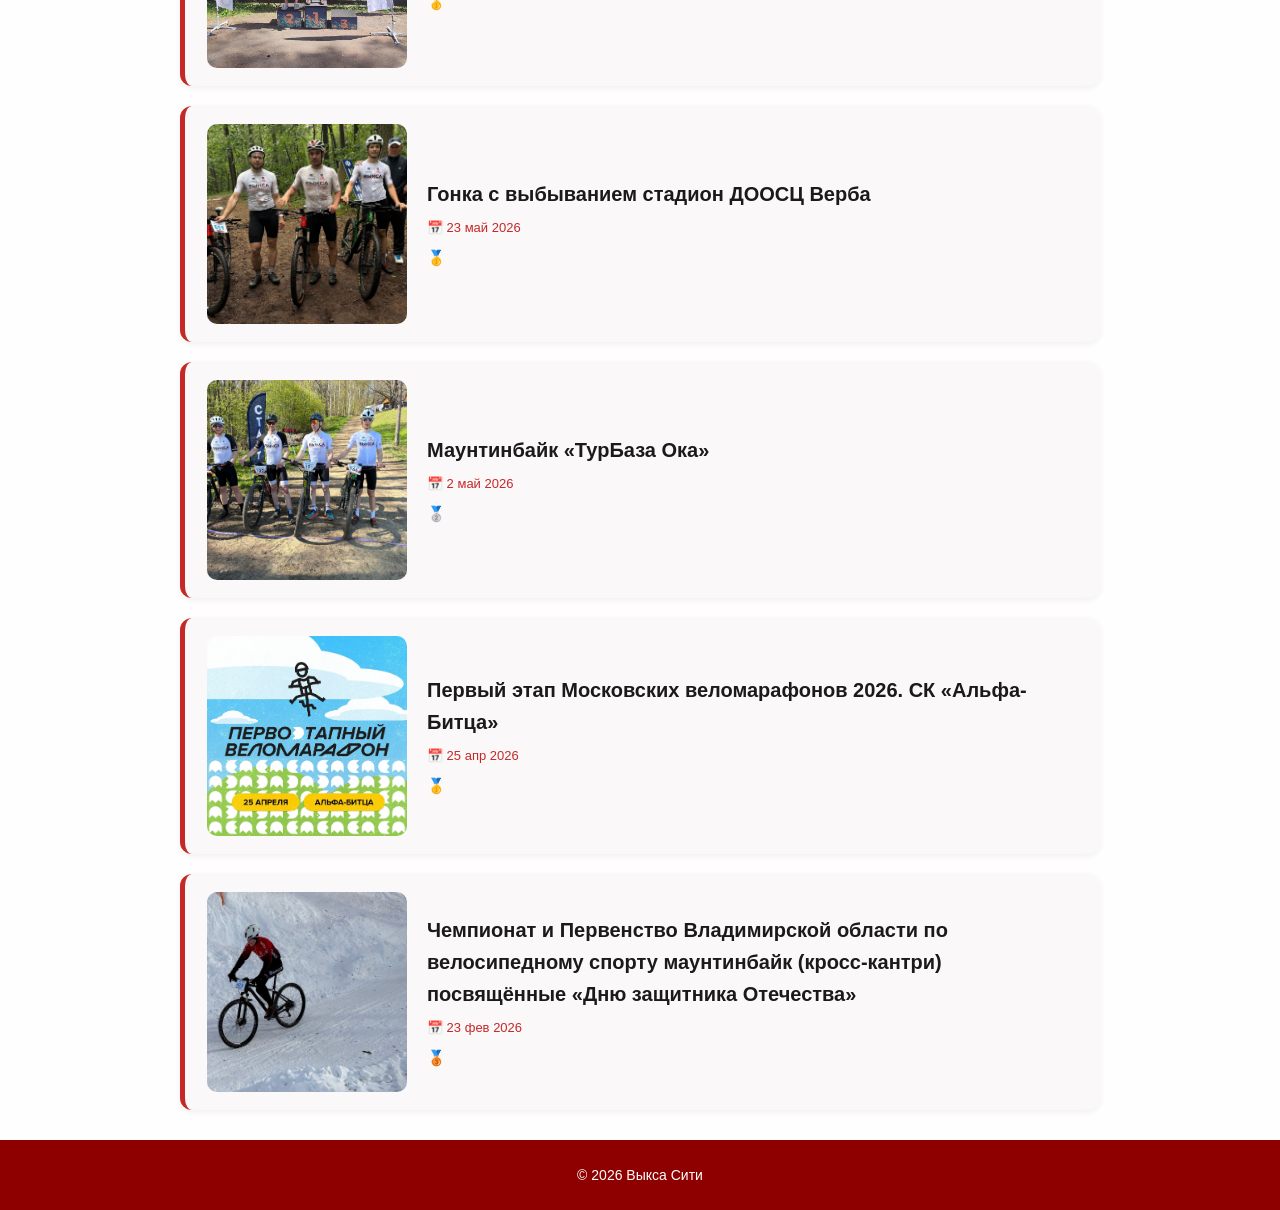
==== commit 5328ab36: "Update index.html" ====
--- a/index.html
+++ b/index.html
@@ -26,11 +26,12 @@
         </div>
         
         <nav id="main-nav">
-            <a href="index.html" class="active">Главная</a>
-            <a href="#about" onclick="alert('Сайт был создан осенью 2026 года.')">О клубе</a>
-            <a href="#contacts" onclick="alert('Эл. почта vyksacity52@mail.ru')">Контакты</a> 
-            <a href="https://vk.me/xsand3r52" target="_blank" class="vk-btn">💬 Бот ВК</a>
-        </nav>
+    <a href="index.html" class="active">Главная</a>
+    <a href="#about" onclick="alert('Сайт был создан осенью 2026 года.')">О клубе</a>
+    <a href="#contacts" onclick="alert('Эл. почта vyksacity52@mail.ru')">Контакты</a> 
+    <a href="https://vk.me/xsand3r52" target="_blank" class="vk-btn">💬 Бот ВК</a>
+    <a href="admin.html" class="admin-btn">📝 Новый пост</a>
+</nav>
     </div>
 </header>
 
@@ -53,5 +54,13 @@
 
     <!-- ====== ПОДКЛЮЧАЕМ JS ====== -->
     <script src="script.js"></script>
+    <script>
+    function toggleMenu() {
+        const nav = document.getElementById('main-nav');
+        const btn = document.querySelector('.menu-toggle');
+        nav.classList.toggle('open');
+        btn.classList.toggle('active');
+    }
+</script>
 </body>
 </html>
--- a/style.css
+++ b/style.css
@@ -362,3 +362,93 @@
     transform: translateY(-2px);
     box-shadow: 0 4px 12px rgba(0, 119, 255, 0.3);
 }
+/* ===== КНОПКА-ГАМБУРГЕР ===== */
+.menu-toggle {
+    display: none;                /* скрыта на ПК */
+    flex-direction: column;
+    justify-content: space-between;
+    width: 32px;
+    height: 24px;
+    background: none;
+    border: none;
+    cursor: pointer;
+    padding: 0;
+    z-index: 1100;
+}
+
+.menu-toggle span {
+    display: block;
+    width: 100%;
+    height: 3px;
+    background: #c62828;
+    border-radius: 3px;
+    transition: 0.3s;
+}
+
+/* Анимация при открытии */
+.menu-toggle.active span:nth-child(1) {
+    transform: translateY(10.5px) rotate(45deg);
+}
+.menu-toggle.active span:nth-child(2) {
+    opacity: 0;
+}
+.menu-toggle.active span:nth-child(3) {
+    transform: translateY(-10.5px) rotate(-45deg);
+}
+
+/* ===== МОБИЛЬНАЯ ВЕРСИЯ (до 900px) ===== */
+@media (max-width: 900px) {
+    /* Показываем гамбургер */
+    .menu-toggle {
+        display: flex;
+    }
+    
+    /* Меню скрыто по умолчанию */
+    #main-nav {
+        position: absolute;
+        top: 100%;
+        left: 0;
+        right: 0;
+        background: #ffffff;
+        flex-direction: column;
+        align-items: stretch;
+        gap: 0;
+        padding: 0;
+        max-height: 0;
+        overflow: hidden;
+        transition: max-height 0.3s ease;
+        box-shadow: 0 4px 12px rgba(0,0,0,0.1);
+        border-bottom: 3px solid #c62828;
+        z-index: 1000;
+    }
+    
+    /* Меню открыто */
+    #main-nav.open {
+        max-height: 500px;
+        padding: 10px 0;
+    }
+    
+    #main-nav a {
+        padding: 14px 20px;
+        border-radius: 0;
+        border-bottom: 1px solid #f0e8e8;
+        text-align: left;
+    }
+    
+    #main-nav a:hover,
+    #main-nav a.active {
+        background: #c62828;
+        color: #ffffff;
+    }
+    
+    .header-flex {
+        position: relative;
+        flex-direction: row;       /* не column — чтобы гамбургер был слева */
+        align-items: center;
+        justify-content: space-between;
+    }
+    
+    .logo {
+        flex: 1;
+    }
+}
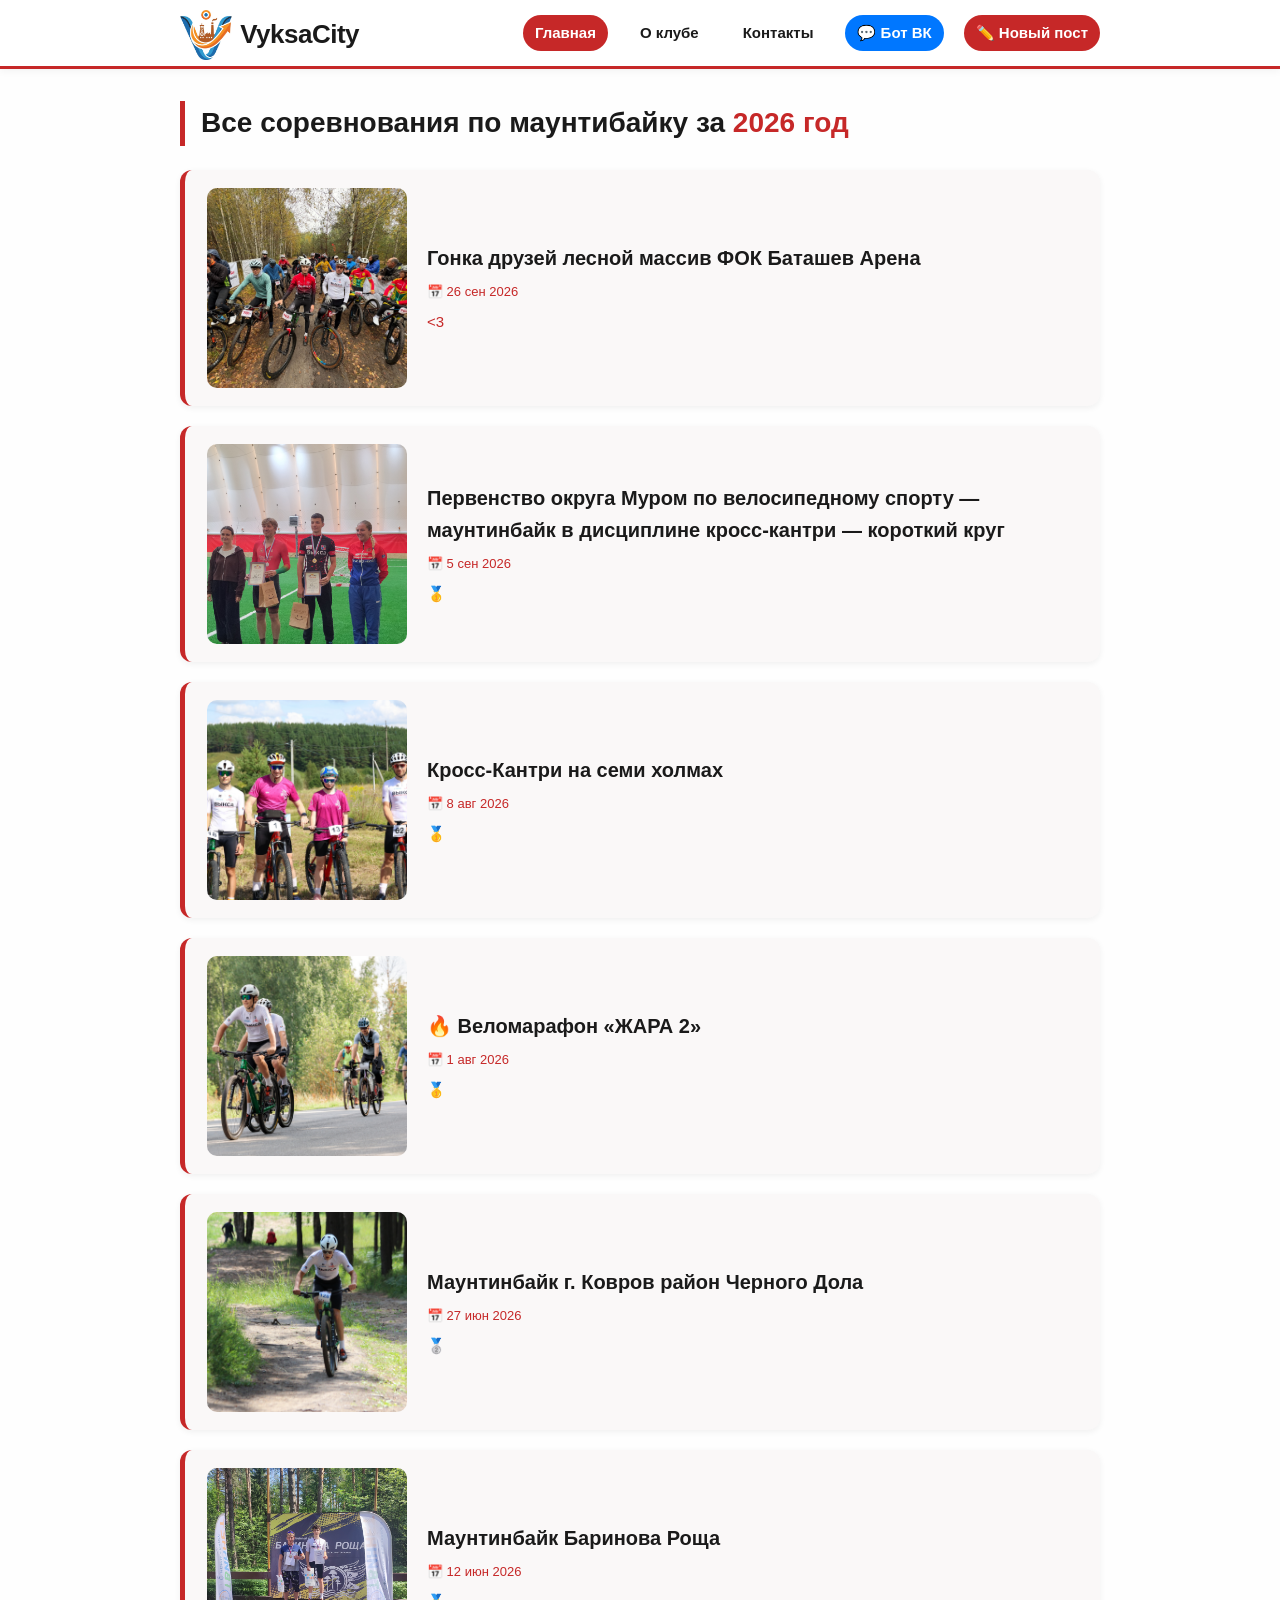
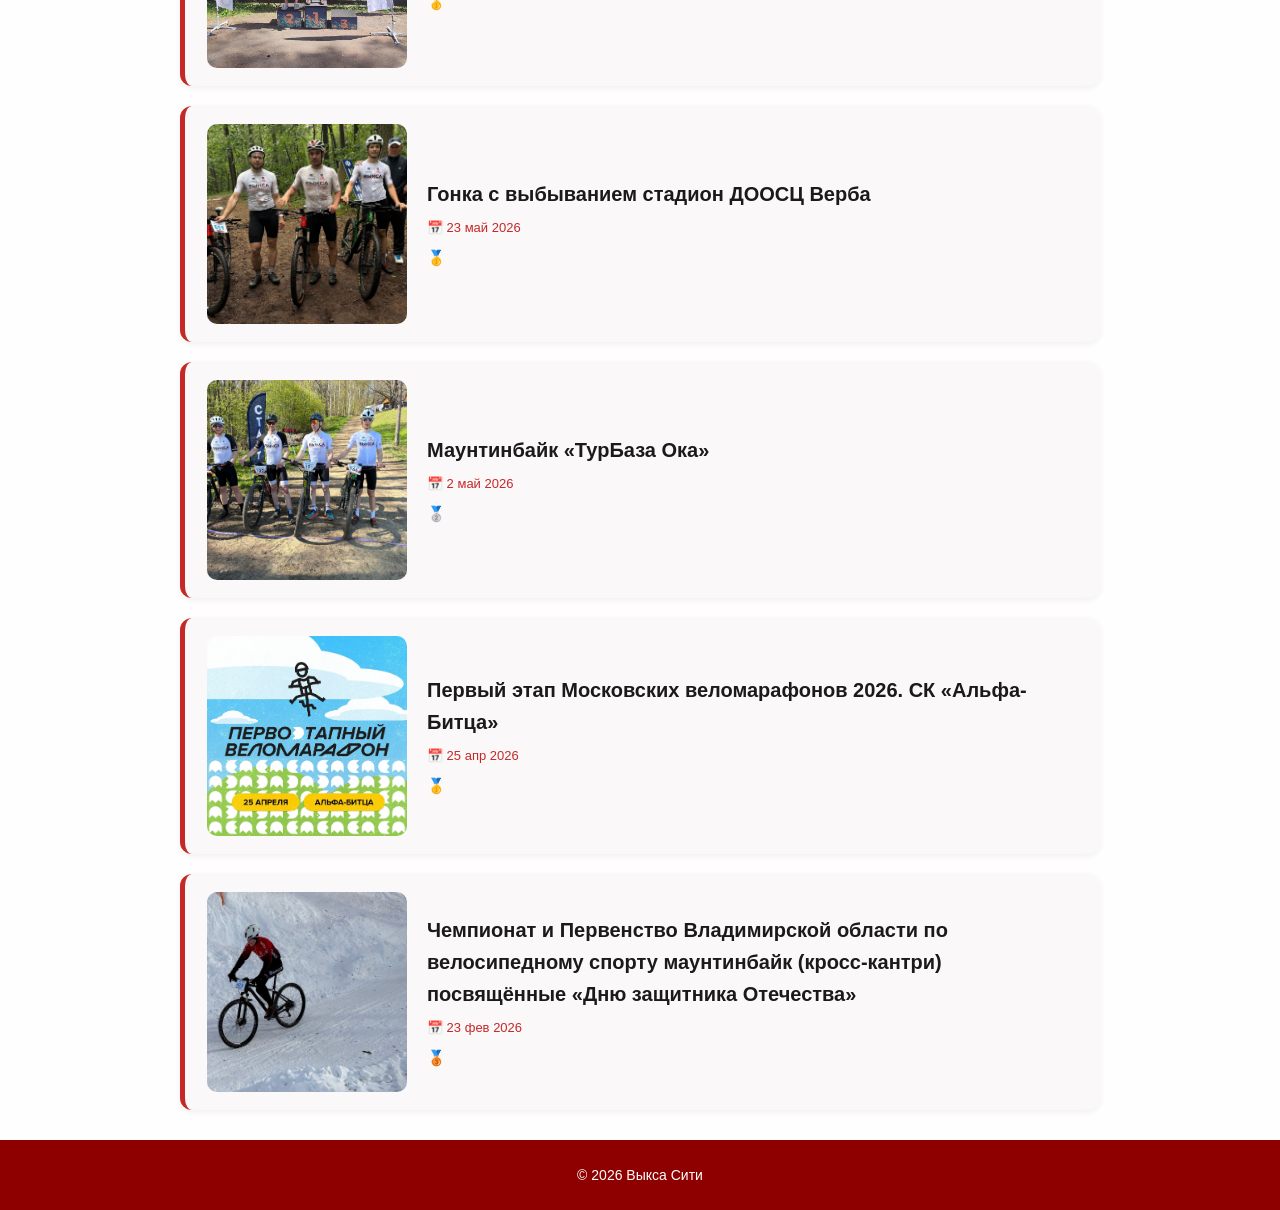
==== commit ee216ff3: "Update index.html" ====
--- a/index.html
+++ b/index.html
@@ -30,7 +30,7 @@
     <a href="#about" onclick="alert('Сайт был создан осенью 2026 года.')">О клубе</a>
     <a href="#contacts" onclick="alert('Эл. почта vyksacity52@mail.ru')">Контакты</a> 
     <a href="https://vk.me/xsand3r52" target="_blank" class="vk-btn">💬 Бот ВК</a>
-    <a href="admin.html" class="admin-btn">📝 Новый пост</a>
+    <a href="admin.html" class="admin-btn">✏️ Новый пост</a>
 </nav>
     </div>
 </header>
--- a/style.css
+++ b/style.css
@@ -451,4 +451,23 @@
     .logo {
         flex: 1;
     }
-}
+ }
+/* ===== КНОПКА "НОВЫЙ ПОСТ" ===== */
+.admin-btn {
+    display: inline-block;
+    background: #c62828;
+    color: #ffffff !important;
+    padding: 6px 12px;
+    border-radius: 20px;
+    text-decoration: none;
+    font-weight: 600;
+    font-size: 15px;
+    transition: 0.3s;
+    border: none;
+}
+
+.admin-btn:hover {
+    background: #8e0000;
+    transform: translateY(-2px);
+    box-shadow: 0 4px 12px rgba(198, 40, 40, 0.3);
+}
